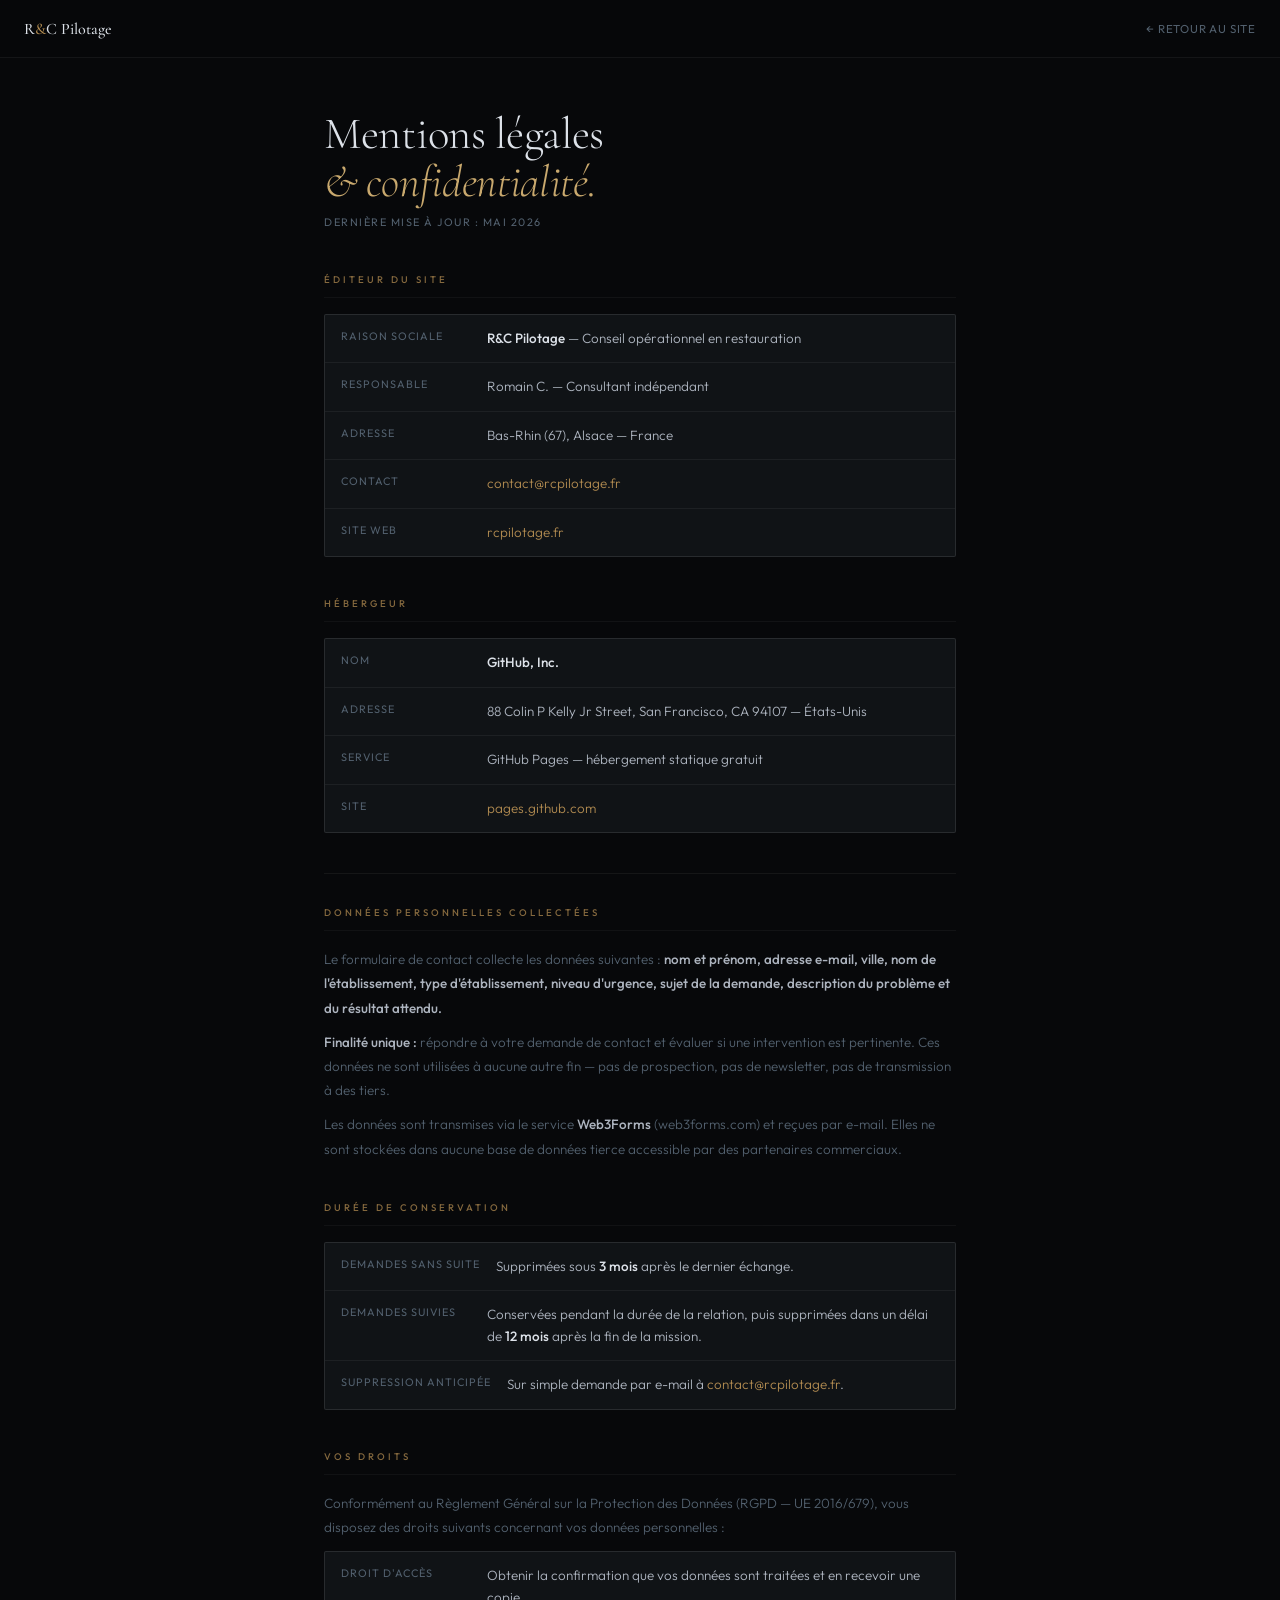
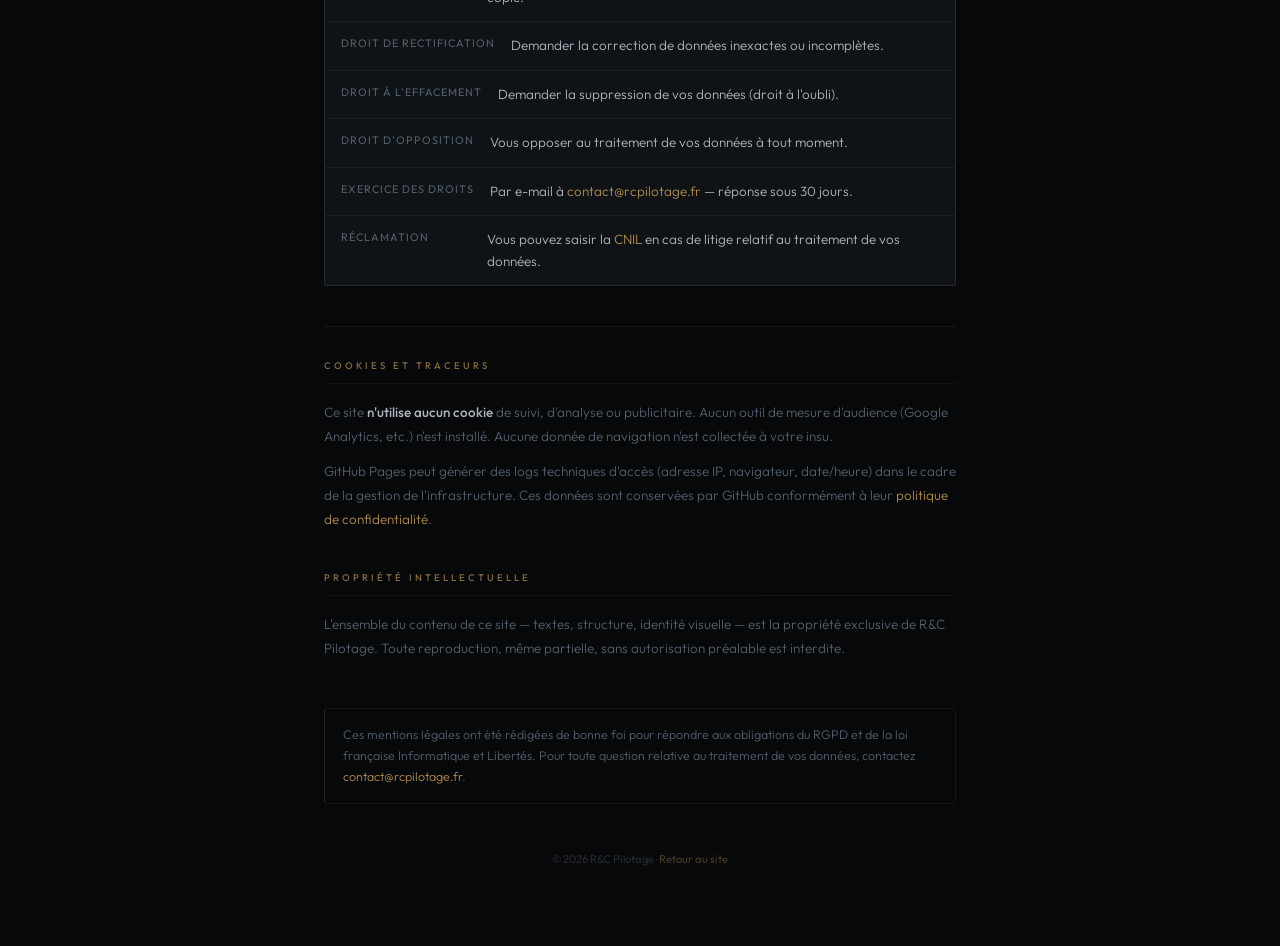
==== mentions-legales.html @ 08b5faf2 "Add files via upload" ====
<!DOCTYPE html>
<html lang="fr">
<head>
<meta charset="UTF-8"/>
<meta name="viewport" content="width=device-width, initial-scale=1.0"/>
<title>Mentions légales — R&C Pilotage</title>
<meta name="robots" content="noindex"/>
<link rel="preconnect" href="https://fonts.googleapis.com"/>
<link rel="preconnect" href="https://fonts.gstatic.com" crossorigin/>
<link href="https://fonts.googleapis.com/css2?family=Cormorant+Garamond:ital,wght@0,300;0,400;1,300&family=Outfit:wght@300;400;500&display=swap" rel="stylesheet"/>
<link rel="icon" type="image/x-icon" href="favicon.ico"/>
<style>
*, *::before, *::after { box-sizing: border-box; margin: 0; padding: 0; }
:root {
  --bg:      #07080a;
  --surface: #101316;
  --border:  rgba(255,255,255,0.055);
  --border2: rgba(255,255,255,0.10);
  --text:    #adb4bf;
  --muted:   #52606e;
  --gold:    #b08a50;
  --goldb:   #c9a96e;
  --goldline:rgba(176,138,80,0.20);
  --white:   #dde2e9;
  --serif:   'Cormorant Garamond', Georgia, serif;
  --sans:    'Outfit', sans-serif;
}
html, body {
  background: var(--bg); color: var(--text);
  font-family: var(--sans); font-size: 16px;
  -webkit-font-smoothing: antialiased;
  min-height: 100vh;
}
a { color: var(--gold); text-decoration: none; }
a:hover { text-decoration: underline; text-underline-offset: 3px; }

/* NAV */
.topnav {
  position: sticky; top: 0;
  background: rgba(7,8,10,0.92);
  backdrop-filter: blur(20px); -webkit-backdrop-filter: blur(20px);
  border-bottom: 1px solid var(--border);
  display: flex; align-items: center; justify-content: space-between;
  padding: 0 24px; height: 58px; z-index: 100;
}
.logo { font-family: var(--serif); font-size: 1rem; font-weight: 500; color: var(--white); }
.logo em { color: var(--gold); font-style: normal; }
.back-btn {
  font-size: 0.72rem; color: var(--muted); letter-spacing: 0.8px;
  text-transform: uppercase; background: none; border: none;
  font-family: var(--sans); cursor: pointer; transition: color 0.2s;
}
.back-btn:hover { color: var(--white); }

/* CONTENU */
.wrap { max-width: 680px; margin: 0 auto; padding: 52px 24px 80px; }

.page-title {
  font-family: var(--serif); font-size: clamp(2rem, 5vw, 2.8rem);
  font-weight: 300; color: var(--white); letter-spacing: -0.3px;
  margin-bottom: 8px; line-height: 1.08;
}
.page-title em { font-style: italic; color: var(--goldb); }
.page-date { font-size: 0.68rem; color: var(--muted); letter-spacing: 1.5px; text-transform: uppercase; margin-bottom: 44px; }

/* Sections */
.ml-section { margin-bottom: 40px; }
.ml-section:last-child { margin-bottom: 0; }

.ml-heading {
  font-size: 0.6rem; font-weight: 500; letter-spacing: 3px;
  text-transform: uppercase; color: var(--gold); opacity: 0.75;
  display: block; margin-bottom: 16px;
  padding-bottom: 12px; border-bottom: 1px solid var(--border);
}

.ml-block {
  background: var(--surface); border: 1px solid var(--border2);
  border-radius: 2px; overflow: hidden;
}
.ml-row {
  display: flex; align-items: flex-start; gap: 16px;
  padding: 13px 16px; border-bottom: 1px solid var(--border);
}
.ml-row:last-child { border-bottom: none; }
.ml-label {
  font-size: 0.68rem; color: var(--muted); letter-spacing: 1px;
  text-transform: uppercase; min-width: 130px; flex-shrink: 0; padding-top: 1px;
  font-weight: 400;
}
.ml-val { font-size: 0.84rem; color: var(--text); line-height: 1.6; font-weight: 300; }
.ml-val strong { color: var(--white); font-weight: 500; }

.ml-text { font-size: 0.84rem; color: var(--muted); line-height: 1.8; font-weight: 300; margin-bottom: 10px; }
.ml-text:last-child { margin-bottom: 0; }
.ml-text strong { color: var(--text); font-weight: 500; }

.sep { height: 1px; background: var(--border); margin: 32px 0; }

/* Note légale bas */
.legal-note {
  margin-top: 48px; padding: 16px 18px;
  border: 1px solid var(--border); border-left: 1.5px solid var(--goldline);
  border-radius: 2px;
}
.legal-note p { font-size: 0.78rem; color: var(--muted); line-height: 1.65; font-weight: 300; }

.footer { margin-top: 48px; text-align: center; font-size: 0.7rem; color: var(--muted); opacity: 0.4; }
</style>
</head>
<body>

<header class="topnav">
  <a href="index.html" class="logo">R<em>&</em>C Pilotage</a>
  <a href="index.html" class="back-btn">← Retour au site</a>
</header>

<main class="wrap">

  <h1 class="page-title">Mentions légales<br><em>&amp; confidentialité.</em></h1>
  <p class="page-date">Dernière mise à jour : mai 2026</p>

  <!-- ÉDITEUR -->
  <div class="ml-section">
    <span class="ml-heading">Éditeur du site</span>
    <div class="ml-block">
      <div class="ml-row">
        <span class="ml-label">Raison sociale</span>
        <span class="ml-val"><strong>R&C Pilotage</strong> — Conseil opérationnel en restauration</span>
      </div>
      <div class="ml-row">
        <span class="ml-label">Responsable</span>
        <span class="ml-val">Romain C. — Consultant indépendant</span>
      </div>
      <div class="ml-row">
        <span class="ml-label">Adresse</span>
        <span class="ml-val">Bas-Rhin (67), Alsace — France</span>
      </div>
      <div class="ml-row">
        <span class="ml-label">Contact</span>
        <span class="ml-val"><a href="mailto:contact@rcpilotage.fr">contact@rcpilotage.fr</a></span>
      </div>
      <div class="ml-row">
        <span class="ml-label">Site web</span>
        <span class="ml-val"><a href="https://rcpilotage.fr">rcpilotage.fr</a></span>
      </div>
    </div>
  </div>

  <!-- HÉBERGEUR -->
  <div class="ml-section">
    <span class="ml-heading">Hébergeur</span>
    <div class="ml-block">
      <div class="ml-row">
        <span class="ml-label">Nom</span>
        <span class="ml-val"><strong>GitHub, Inc.</strong></span>
      </div>
      <div class="ml-row">
        <span class="ml-label">Adresse</span>
        <span class="ml-val">88 Colin P Kelly Jr Street, San Francisco, CA 94107 — États-Unis</span>
      </div>
      <div class="ml-row">
        <span class="ml-label">Service</span>
        <span class="ml-val">GitHub Pages — hébergement statique gratuit</span>
      </div>
      <div class="ml-row">
        <span class="ml-label">Site</span>
        <span class="ml-val"><a href="https://pages.github.com" target="_blank">pages.github.com</a></span>
      </div>
    </div>
  </div>

  <div class="sep"></div>

  <!-- DONNÉES PERSONNELLES -->
  <div class="ml-section">
    <span class="ml-heading">Données personnelles collectées</span>
    <p class="ml-text">Le formulaire de contact collecte les données suivantes : <strong>nom et prénom, adresse e-mail, ville, nom de l'établissement, type d'établissement, niveau d'urgence, sujet de la demande, description du problème et du résultat attendu.</strong></p>
    <p class="ml-text"><strong>Finalité unique :</strong> répondre à votre demande de contact et évaluer si une intervention est pertinente. Ces données ne sont utilisées à aucune autre fin — pas de prospection, pas de newsletter, pas de transmission à des tiers.</p>
    <p class="ml-text">Les données sont transmises via le service <strong>Web3Forms</strong> (web3forms.com) et reçues par e-mail. Elles ne sont stockées dans aucune base de données tierce accessible par des partenaires commerciaux.</p>
  </div>

  <!-- CONSERVATION -->
  <div class="ml-section">
    <span class="ml-heading">Durée de conservation</span>
    <div class="ml-block">
      <div class="ml-row">
        <span class="ml-label">Demandes sans suite</span>
        <span class="ml-val">Supprimées sous <strong>3 mois</strong> après le dernier échange.</span>
      </div>
      <div class="ml-row">
        <span class="ml-label">Demandes suivies</span>
        <span class="ml-val">Conservées pendant la durée de la relation, puis supprimées dans un délai de <strong>12 mois</strong> après la fin de la mission.</span>
      </div>
      <div class="ml-row">
        <span class="ml-label">Suppression anticipée</span>
        <span class="ml-val">Sur simple demande par e-mail à <a href="mailto:contact@rcpilotage.fr">contact@rcpilotage.fr</a>.</span>
      </div>
    </div>
  </div>

  <!-- DROITS -->
  <div class="ml-section">
    <span class="ml-heading">Vos droits</span>
    <p class="ml-text">Conformément au Règlement Général sur la Protection des Données (RGPD — UE 2016/679), vous disposez des droits suivants concernant vos données personnelles :</p>
    <div class="ml-block" style="margin-top:12px">
      <div class="ml-row">
        <span class="ml-label">Droit d'accès</span>
        <span class="ml-val">Obtenir la confirmation que vos données sont traitées et en recevoir une copie.</span>
      </div>
      <div class="ml-row">
        <span class="ml-label">Droit de rectification</span>
        <span class="ml-val">Demander la correction de données inexactes ou incomplètes.</span>
      </div>
      <div class="ml-row">
        <span class="ml-label">Droit à l'effacement</span>
        <span class="ml-val">Demander la suppression de vos données (droit à l'oubli).</span>
      </div>
      <div class="ml-row">
        <span class="ml-label">Droit d'opposition</span>
        <span class="ml-val">Vous opposer au traitement de vos données à tout moment.</span>
      </div>
      <div class="ml-row">
        <span class="ml-label">Exercice des droits</span>
        <span class="ml-val">Par e-mail à <a href="mailto:contact@rcpilotage.fr">contact@rcpilotage.fr</a> — réponse sous 30 jours.</span>
      </div>
      <div class="ml-row">
        <span class="ml-label">Réclamation</span>
        <span class="ml-val">Vous pouvez saisir la <a href="https://www.cnil.fr/fr/plaintes" target="_blank">CNIL</a> en cas de litige relatif au traitement de vos données.</span>
      </div>
    </div>
  </div>

  <div class="sep"></div>

  <!-- COOKIES -->
  <div class="ml-section">
    <span class="ml-heading">Cookies et traceurs</span>
    <p class="ml-text">Ce site <strong>n'utilise aucun cookie</strong> de suivi, d'analyse ou publicitaire. Aucun outil de mesure d'audience (Google Analytics, etc.) n'est installé. Aucune donnée de navigation n'est collectée à votre insu.</p>
    <p class="ml-text">GitHub Pages peut générer des logs techniques d'accès (adresse IP, navigateur, date/heure) dans le cadre de la gestion de l'infrastructure. Ces données sont conservées par GitHub conformément à leur <a href="https://docs.github.com/en/site-policy/privacy-policies/github-general-privacy-statement" target="_blank">politique de confidentialité</a>.</p>
  </div>

  <!-- PROPRIÉTÉ INTELLECTUELLE -->
  <div class="ml-section">
    <span class="ml-heading">Propriété intellectuelle</span>
    <p class="ml-text">L'ensemble du contenu de ce site — textes, structure, identité visuelle — est la propriété exclusive de R&C Pilotage. Toute reproduction, même partielle, sans autorisation préalable est interdite.</p>
  </div>

  <div class="legal-note">
    <p>Ces mentions légales ont été rédigées de bonne foi pour répondre aux obligations du RGPD et de la loi française Informatique et Libertés. Pour toute question relative au traitement de vos données, contactez <a href="mailto:contact@rcpilotage.fr">contact@rcpilotage.fr</a>.</p>
  </div>

  <div class="footer">© 2026 R&C Pilotage · <a href="index.html">Retour au site</a></div>

</main>
</body>
</html>
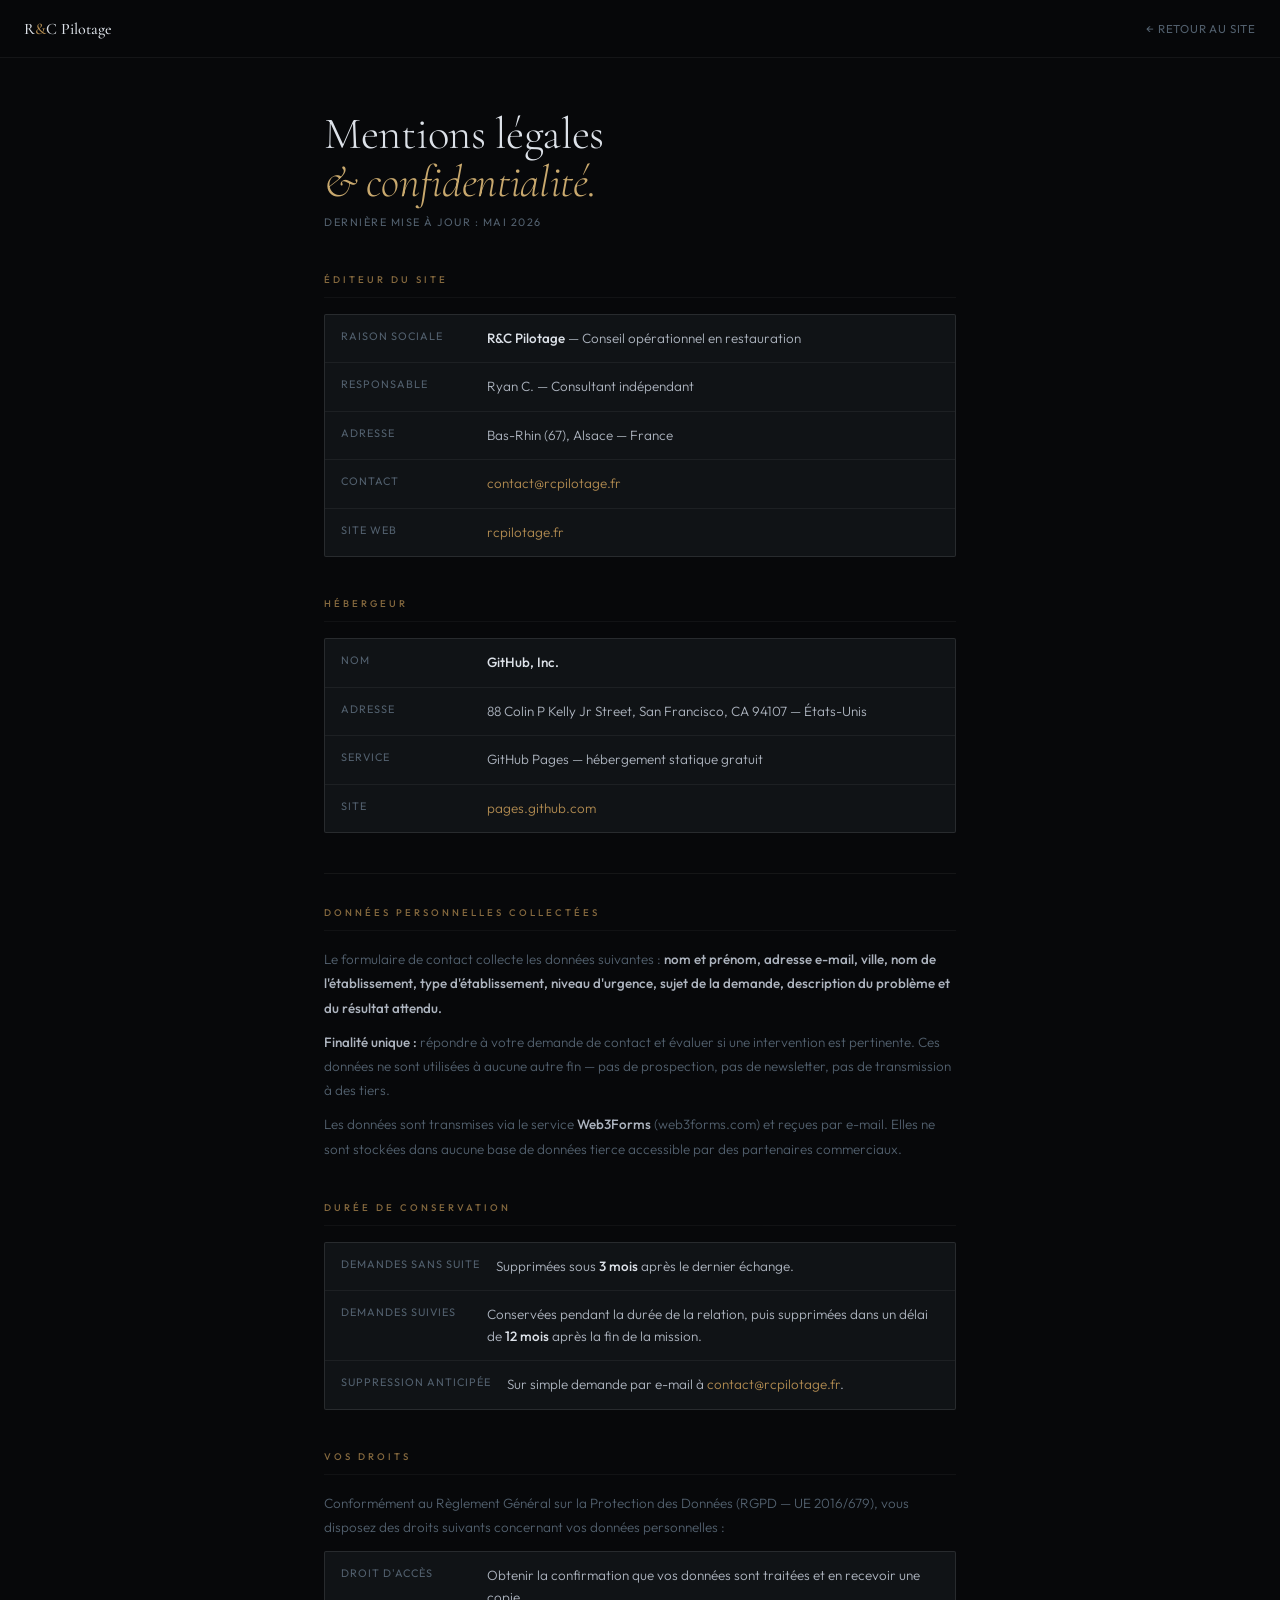
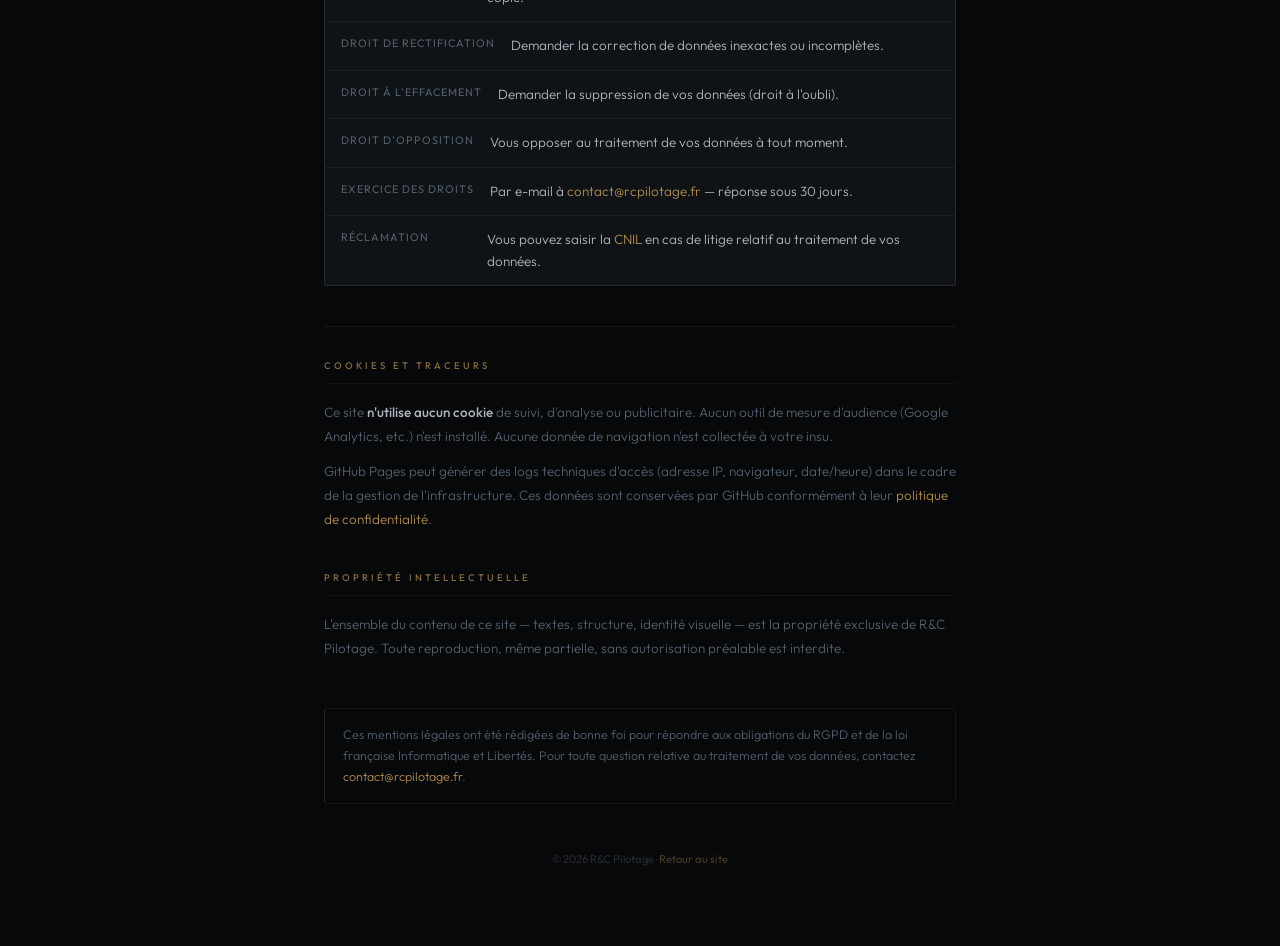
==== commit e982f28a: "Add files via upload" ====
--- a/mentions-legales.html
+++ b/mentions-legales.html
@@ -130,7 +130,7 @@
       </div>
       <div class="ml-row">
         <span class="ml-label">Responsable</span>
-        <span class="ml-val">Romain C. — Consultant indépendant</span>
+        <span class="ml-val">Ryan C. — Consultant indépendant</span>
       </div>
       <div class="ml-row">
         <span class="ml-label">Adresse</span>
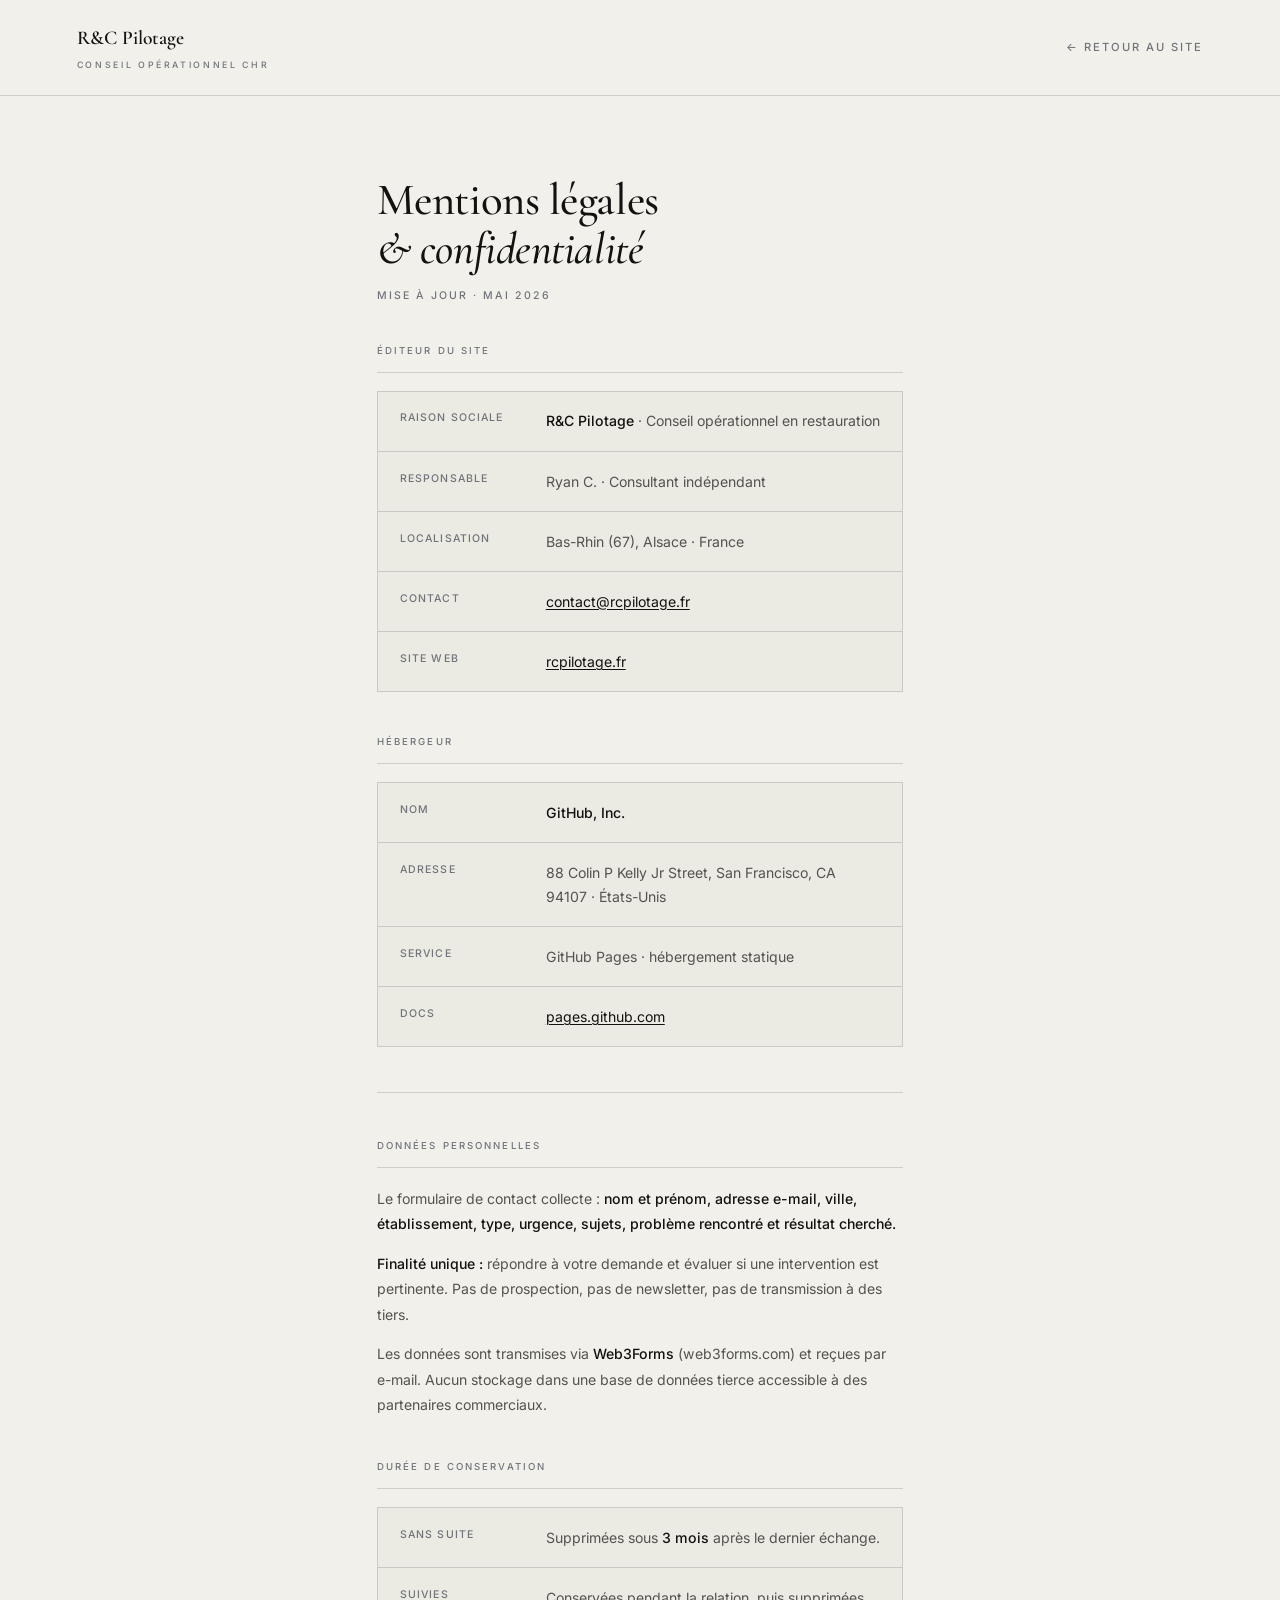
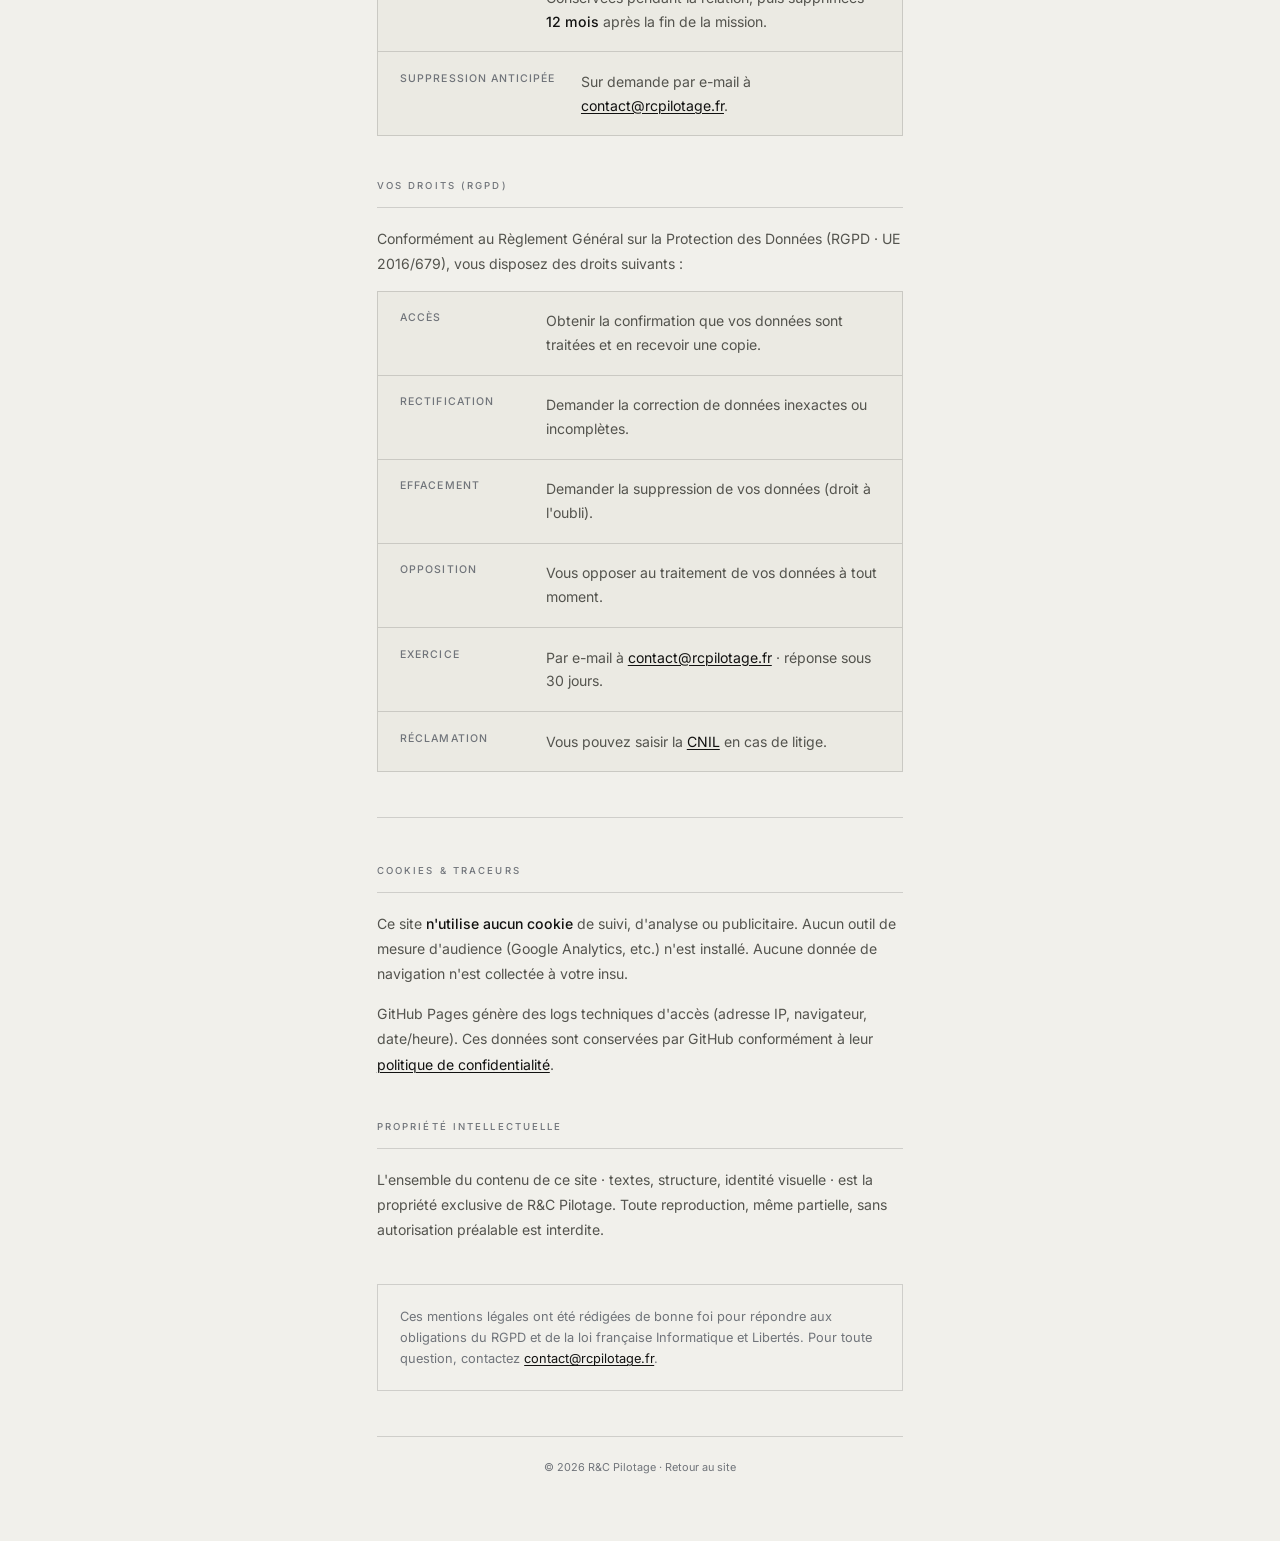
==== commit f69bce4b: "Rename mentions-légales.html to mentions-legales.html" ====
--- a/mentions-legales.html
+++ b/mentions-legales.html
@@ -1,140 +1,113 @@
 <!DOCTYPE html>
 <html lang="fr">
 <head>
-<meta charset="UTF-8"/>
-<meta name="viewport" content="width=device-width, initial-scale=1.0"/>
+<meta charset="UTF-8">
+<meta name="viewport" content="width=device-width, initial-scale=1.0">
 <title>Mentions légales — R&C Pilotage</title>
-<meta name="robots" content="noindex"/>
-<link rel="preconnect" href="https://fonts.googleapis.com"/>
-<link rel="preconnect" href="https://fonts.gstatic.com" crossorigin/>
-<link href="https://fonts.googleapis.com/css2?family=Cormorant+Garamond:ital,wght@0,300;0,400;1,300&family=Outfit:wght@300;400;500&display=swap" rel="stylesheet"/>
-<link rel="icon" type="image/x-icon" href="favicon.ico"/>
+<meta name="description" content="Mentions légales et politique de confidentialité.">
+<meta name="robots" content="noindex">
+<link rel="preconnect" href="https://fonts.googleapis.com">
+<link rel="preconnect" href="https://fonts.gstatic.com" crossorigin>
+<link href="https://fonts.googleapis.com/css2?family=Cormorant+Garamond:ital,wght@0,400;0,500;0,600;1,400&family=Inter:wght@300;400;500;600&display=swap" rel="stylesheet">
 <style>
-*, *::before, *::after { box-sizing: border-box; margin: 0; padding: 0; }
-:root {
-  --bg:      #07080a;
-  --surface: #101316;
-  --border:  rgba(255,255,255,0.055);
-  --border2: rgba(255,255,255,0.10);
-  --text:    #adb4bf;
-  --muted:   #52606e;
-  --gold:    #b08a50;
-  --goldb:   #c9a96e;
-  --goldline:rgba(176,138,80,0.20);
-  --white:   #dde2e9;
-  --serif:   'Cormorant Garamond', Georgia, serif;
-  --sans:    'Outfit', sans-serif;
+*,*::before,*::after{margin:0;padding:0;box-sizing:border-box}
+:root{
+  --noir:#0A0A0A;
+  --anthracite:#0F0F0F;
+  --blanc:#F1F0EB;
+  --blanc-2:#EBEAE3;
+  --encre:#121211;
+  --encre-2:#54544E;
+  --encre-3:#8C8C83;
+  --acier:#9A9FA4;
+  --acier-2:#70747A;
+  --l-l:rgba(18,18,17,.15);
+  --l-l2:rgba(18,18,17,.38);
+  --serif:'Cormorant Garamond',Georgia,'Times New Roman',serif;
+  --sans:'Inter',-apple-system,BlinkMacSystemFont,'Segoe UI',sans-serif;
 }
-html, body {
-  background: var(--bg); color: var(--text);
-  font-family: var(--sans); font-size: 16px;
-  -webkit-font-smoothing: antialiased;
-  min-height: 100vh;
+html{scroll-behavior:smooth}
+body{background:var(--blanc);color:var(--encre);font-family:var(--sans);font-weight:400;font-size:1rem;line-height:1.65;-webkit-font-smoothing:antialiased;text-rendering:optimizeLegibility}
+::selection{background:var(--encre);color:var(--blanc)}
+a{color:var(--encre);text-decoration:underline;text-decoration-thickness:1px;text-underline-offset:2px;transition:color .3s}
+a:hover{color:var(--acier-2)}
+
+/* NAV */
+.nav{display:flex;align-items:center;justify-content:space-between;padding:1.4rem var(--pad-x);border-bottom:1px solid var(--l-l);background:var(--blanc);--pad-x:clamp(1.4rem,6vw,7rem)}
+.brand{font-family:var(--serif);font-weight:600;font-size:1.22rem;color:var(--encre);text-decoration:none}
+.brand:hover{color:var(--encre)}
+.brand small{display:block;font-family:var(--sans);font-weight:500;font-size:.55rem;letter-spacing:.3em;text-transform:uppercase;color:var(--acier-2);margin-top:.2rem}
+.nav-back{font-size:.7rem;font-weight:500;letter-spacing:.18em;text-transform:uppercase;color:var(--acier-2);text-decoration:none}
+.nav-back:hover{color:var(--encre)}
+
+/* PAGE */
+.wrap{max-width:680px;margin:0 auto;padding:clamp(3rem,8vw,5rem) var(--pad-x) 4rem;--pad-x:clamp(1.4rem,6vw,7rem)}
+
+h1{font-family:var(--serif);font-weight:500;font-size:clamp(2rem,4vw,2.8rem);line-height:1.1;letter-spacing:-.01em;margin-bottom:.8rem}
+h1 em{font-style:italic;font-weight:500}
+.page-date{font-size:.66rem;font-weight:500;letter-spacing:.2em;text-transform:uppercase;color:var(--acier-2);margin-bottom:2.4rem}
+
+.sep{height:1px;background:var(--l-l);margin:2.8rem 0}
+
+/* SECTIONS */
+.ml-section{margin-bottom:2.6rem}
+.ml-section:last-child{margin-bottom:0}
+
+.ml-heading{font-size:.6rem;font-weight:500;letter-spacing:.22em;text-transform:uppercase;color:var(--acier-2);display:block;margin-bottom:1.1rem;padding-bottom:.85rem;border-bottom:1px solid var(--l-l)}
+
+.ml-block{background:var(--blanc-2);border:1px solid var(--l-l);border-radius:0;overflow:hidden}
+.ml-row{display:flex;align-items:flex-start;gap:1.6rem;padding:1.1rem 1.4rem;border-bottom:1px solid var(--l-l)}
+.ml-row:last-child{border-bottom:none}
+.ml-label{font-size:.66rem;color:var(--acier-2);letter-spacing:.1em;text-transform:uppercase;min-width:120px;flex-shrink:0;font-weight:500}
+.ml-val{font-size:.88rem;color:var(--encre-2);line-height:1.7;font-weight:400}
+.ml-val strong{color:var(--encre);font-weight:500}
+
+.ml-text{font-size:.88rem;color:var(--encre-2);line-height:1.8;font-weight:400;margin-bottom:.9rem}
+.ml-text:last-child{margin-bottom:0}
+.ml-text strong{color:var(--encre);font-weight:500}
+
+.legal-note{margin-top:2.4rem;padding:1.3rem 1.4rem;border:1px solid var(--l-l);border-radius:0;background:var(--blanc)}
+.legal-note p{font-size:.8rem;color:var(--acier-2);line-height:1.65}
+
+/* FOOTER */
+.page-footer{margin-top:2.8rem;padding-top:1.4rem;border-top:1px solid var(--l-l);text-align:center;font-size:.68rem;color:var(--acier-2)}
+.page-footer a{color:var(--acier-2);text-decoration:none;transition:color .3s}
+.page-footer a:hover{color:var(--encre)}
+
+/* RESPONSIVE */
+@media (max-width:640px){
+  .nav{flex-direction:column;gap:.8rem;text-align:center;padding:1.1rem var(--pad-x)}
+  .ml-row{flex-direction:column;gap:.6rem}
+  .ml-label{min-width:auto}
 }
-a { color: var(--gold); text-decoration: none; }
-a:hover { text-decoration: underline; text-underline-offset: 3px; }
-
-/* NAV */
-.topnav {
-  position: sticky; top: 0;
-  background: rgba(7,8,10,0.92);
-  backdrop-filter: blur(20px); -webkit-backdrop-filter: blur(20px);
-  border-bottom: 1px solid var(--border);
-  display: flex; align-items: center; justify-content: space-between;
-  padding: 0 24px; height: 58px; z-index: 100;
-}
-.logo { font-family: var(--serif); font-size: 1rem; font-weight: 500; color: var(--white); }
-.logo em { color: var(--gold); font-style: normal; }
-.back-btn {
-  font-size: 0.72rem; color: var(--muted); letter-spacing: 0.8px;
-  text-transform: uppercase; background: none; border: none;
-  font-family: var(--sans); cursor: pointer; transition: color 0.2s;
-}
-.back-btn:hover { color: var(--white); }
-
-/* CONTENU */
-.wrap { max-width: 680px; margin: 0 auto; padding: 52px 24px 80px; }
-
-.page-title {
-  font-family: var(--serif); font-size: clamp(2rem, 5vw, 2.8rem);
-  font-weight: 300; color: var(--white); letter-spacing: -0.3px;
-  margin-bottom: 8px; line-height: 1.08;
-}
-.page-title em { font-style: italic; color: var(--goldb); }
-.page-date { font-size: 0.68rem; color: var(--muted); letter-spacing: 1.5px; text-transform: uppercase; margin-bottom: 44px; }
-
-/* Sections */
-.ml-section { margin-bottom: 40px; }
-.ml-section:last-child { margin-bottom: 0; }
-
-.ml-heading {
-  font-size: 0.6rem; font-weight: 500; letter-spacing: 3px;
-  text-transform: uppercase; color: var(--gold); opacity: 0.75;
-  display: block; margin-bottom: 16px;
-  padding-bottom: 12px; border-bottom: 1px solid var(--border);
-}
-
-.ml-block {
-  background: var(--surface); border: 1px solid var(--border2);
-  border-radius: 2px; overflow: hidden;
-}
-.ml-row {
-  display: flex; align-items: flex-start; gap: 16px;
-  padding: 13px 16px; border-bottom: 1px solid var(--border);
-}
-.ml-row:last-child { border-bottom: none; }
-.ml-label {
-  font-size: 0.68rem; color: var(--muted); letter-spacing: 1px;
-  text-transform: uppercase; min-width: 130px; flex-shrink: 0; padding-top: 1px;
-  font-weight: 400;
-}
-.ml-val { font-size: 0.84rem; color: var(--text); line-height: 1.6; font-weight: 300; }
-.ml-val strong { color: var(--white); font-weight: 500; }
-
-.ml-text { font-size: 0.84rem; color: var(--muted); line-height: 1.8; font-weight: 300; margin-bottom: 10px; }
-.ml-text:last-child { margin-bottom: 0; }
-.ml-text strong { color: var(--text); font-weight: 500; }
-
-.sep { height: 1px; background: var(--border); margin: 32px 0; }
-
-/* Note légale bas */
-.legal-note {
-  margin-top: 48px; padding: 16px 18px;
-  border: 1px solid var(--border); border-left: 1.5px solid var(--goldline);
-  border-radius: 2px;
-}
-.legal-note p { font-size: 0.78rem; color: var(--muted); line-height: 1.65; font-weight: 300; }
-
-.footer { margin-top: 48px; text-align: center; font-size: 0.7rem; color: var(--muted); opacity: 0.4; }
 </style>
 </head>
 <body>
 
-<header class="topnav">
-  <a href="index.html" class="logo">R<em>&</em>C Pilotage</a>
-  <a href="index.html" class="back-btn">← Retour au site</a>
+<header class="nav">
+  <a href="index.html" class="brand">R&C Pilotage<small>Conseil opérationnel CHR</small></a>
+  <a href="index.html" class="nav-back">← Retour au site</a>
 </header>
 
 <main class="wrap">
 
-  <h1 class="page-title">Mentions légales<br><em>&amp; confidentialité.</em></h1>
-  <p class="page-date">Dernière mise à jour : mai 2026</p>
-
-  <!-- ÉDITEUR -->
+  <h1>Mentions légales<br><em>& confidentialité</em></h1>
+  <p class="page-date">Mise à jour · mai 2026</p>
+
   <div class="ml-section">
     <span class="ml-heading">Éditeur du site</span>
     <div class="ml-block">
       <div class="ml-row">
         <span class="ml-label">Raison sociale</span>
-        <span class="ml-val"><strong>R&C Pilotage</strong> — Conseil opérationnel en restauration</span>
+        <span class="ml-val"><strong>R&C Pilotage</strong> · Conseil opérationnel en restauration</span>
       </div>
       <div class="ml-row">
         <span class="ml-label">Responsable</span>
-        <span class="ml-val">Ryan C. — Consultant indépendant</span>
-      </div>
-      <div class="ml-row">
-        <span class="ml-label">Adresse</span>
-        <span class="ml-val">Bas-Rhin (67), Alsace — France</span>
+        <span class="ml-val">Ryan C. · Consultant indépendant</span>
+      </div>
+      <div class="ml-row">
+        <span class="ml-label">Localisation</span>
+        <span class="ml-val">Bas-Rhin (67), Alsace · France</span>
       </div>
       <div class="ml-row">
         <span class="ml-label">Contact</span>
@@ -147,7 +120,6 @@
     </div>
   </div>
 
-  <!-- HÉBERGEUR -->
   <div class="ml-section">
     <span class="ml-heading">Hébergeur</span>
     <div class="ml-block">
@@ -157,14 +129,14 @@
       </div>
       <div class="ml-row">
         <span class="ml-label">Adresse</span>
-        <span class="ml-val">88 Colin P Kelly Jr Street, San Francisco, CA 94107 — États-Unis</span>
+        <span class="ml-val">88 Colin P Kelly Jr Street, San Francisco, CA 94107 · États-Unis</span>
       </div>
       <div class="ml-row">
         <span class="ml-label">Service</span>
-        <span class="ml-val">GitHub Pages — hébergement statique gratuit</span>
-      </div>
-      <div class="ml-row">
-        <span class="ml-label">Site</span>
+        <span class="ml-val">GitHub Pages · hébergement statique</span>
+      </div>
+      <div class="ml-row">
+        <span class="ml-label">Docs</span>
         <span class="ml-val"><a href="https://pages.github.com" target="_blank">pages.github.com</a></span>
       </div>
     </div>
@@ -172,85 +144,82 @@
 
   <div class="sep"></div>
 
-  <!-- DONNÉES PERSONNELLES -->
-  <div class="ml-section">
-    <span class="ml-heading">Données personnelles collectées</span>
-    <p class="ml-text">Le formulaire de contact collecte les données suivantes : <strong>nom et prénom, adresse e-mail, ville, nom de l'établissement, type d'établissement, niveau d'urgence, sujet de la demande, description du problème et du résultat attendu.</strong></p>
-    <p class="ml-text"><strong>Finalité unique :</strong> répondre à votre demande de contact et évaluer si une intervention est pertinente. Ces données ne sont utilisées à aucune autre fin — pas de prospection, pas de newsletter, pas de transmission à des tiers.</p>
-    <p class="ml-text">Les données sont transmises via le service <strong>Web3Forms</strong> (web3forms.com) et reçues par e-mail. Elles ne sont stockées dans aucune base de données tierce accessible par des partenaires commerciaux.</p>
-  </div>
-
-  <!-- CONSERVATION -->
+  <div class="ml-section">
+    <span class="ml-heading">Données personnelles</span>
+    <p class="ml-text">Le formulaire de contact collecte : <strong>nom et prénom, adresse e-mail, ville, établissement, type, urgence, sujets, problème rencontré et résultat cherché.</strong></p>
+    <p class="ml-text"><strong>Finalité unique :</strong> répondre à votre demande et évaluer si une intervention est pertinente. Pas de prospection, pas de newsletter, pas de transmission à des tiers.</p>
+    <p class="ml-text">Les données sont transmises via <strong>Web3Forms</strong> (web3forms.com) et reçues par e-mail. Aucun stockage dans une base de données tierce accessible à des partenaires commerciaux.</p>
+  </div>
+
   <div class="ml-section">
     <span class="ml-heading">Durée de conservation</span>
     <div class="ml-block">
       <div class="ml-row">
-        <span class="ml-label">Demandes sans suite</span>
+        <span class="ml-label">Sans suite</span>
         <span class="ml-val">Supprimées sous <strong>3 mois</strong> après le dernier échange.</span>
       </div>
       <div class="ml-row">
-        <span class="ml-label">Demandes suivies</span>
-        <span class="ml-val">Conservées pendant la durée de la relation, puis supprimées dans un délai de <strong>12 mois</strong> après la fin de la mission.</span>
+        <span class="ml-label">Suivies</span>
+        <span class="ml-val">Conservées pendant la relation, puis supprimées <strong>12 mois</strong> après la fin de la mission.</span>
       </div>
       <div class="ml-row">
         <span class="ml-label">Suppression anticipée</span>
-        <span class="ml-val">Sur simple demande par e-mail à <a href="mailto:contact@rcpilotage.fr">contact@rcpilotage.fr</a>.</span>
-      </div>
-    </div>
-  </div>
-
-  <!-- DROITS -->
-  <div class="ml-section">
-    <span class="ml-heading">Vos droits</span>
-    <p class="ml-text">Conformément au Règlement Général sur la Protection des Données (RGPD — UE 2016/679), vous disposez des droits suivants concernant vos données personnelles :</p>
-    <div class="ml-block" style="margin-top:12px">
-      <div class="ml-row">
-        <span class="ml-label">Droit d'accès</span>
+        <span class="ml-val">Sur demande par e-mail à <a href="mailto:contact@rcpilotage.fr">contact@rcpilotage.fr</a>.</span>
+      </div>
+    </div>
+  </div>
+
+  <div class="ml-section">
+    <span class="ml-heading">Vos droits (RGPD)</span>
+    <p class="ml-text">Conformément au Règlement Général sur la Protection des Données (RGPD · UE 2016/679), vous disposez des droits suivants :</p>
+    <div class="ml-block" style="margin-top:.8rem">
+      <div class="ml-row">
+        <span class="ml-label">Accès</span>
         <span class="ml-val">Obtenir la confirmation que vos données sont traitées et en recevoir une copie.</span>
       </div>
       <div class="ml-row">
-        <span class="ml-label">Droit de rectification</span>
+        <span class="ml-label">Rectification</span>
         <span class="ml-val">Demander la correction de données inexactes ou incomplètes.</span>
       </div>
       <div class="ml-row">
-        <span class="ml-label">Droit à l'effacement</span>
+        <span class="ml-label">Effacement</span>
         <span class="ml-val">Demander la suppression de vos données (droit à l'oubli).</span>
       </div>
       <div class="ml-row">
-        <span class="ml-label">Droit d'opposition</span>
+        <span class="ml-label">Opposition</span>
         <span class="ml-val">Vous opposer au traitement de vos données à tout moment.</span>
       </div>
       <div class="ml-row">
-        <span class="ml-label">Exercice des droits</span>
-        <span class="ml-val">Par e-mail à <a href="mailto:contact@rcpilotage.fr">contact@rcpilotage.fr</a> — réponse sous 30 jours.</span>
+        <span class="ml-label">Exercice</span>
+        <span class="ml-val">Par e-mail à <a href="mailto:contact@rcpilotage.fr">contact@rcpilotage.fr</a> · réponse sous 30 jours.</span>
       </div>
       <div class="ml-row">
         <span class="ml-label">Réclamation</span>
-        <span class="ml-val">Vous pouvez saisir la <a href="https://www.cnil.fr/fr/plaintes" target="_blank">CNIL</a> en cas de litige relatif au traitement de vos données.</span>
+        <span class="ml-val">Vous pouvez saisir la <a href="https://www.cnil.fr/" target="_blank">CNIL</a> en cas de litige.</span>
       </div>
     </div>
   </div>
 
   <div class="sep"></div>
 
-  <!-- COOKIES -->
-  <div class="ml-section">
-    <span class="ml-heading">Cookies et traceurs</span>
+  <div class="ml-section">
+    <span class="ml-heading">Cookies & traceurs</span>
     <p class="ml-text">Ce site <strong>n'utilise aucun cookie</strong> de suivi, d'analyse ou publicitaire. Aucun outil de mesure d'audience (Google Analytics, etc.) n'est installé. Aucune donnée de navigation n'est collectée à votre insu.</p>
-    <p class="ml-text">GitHub Pages peut générer des logs techniques d'accès (adresse IP, navigateur, date/heure) dans le cadre de la gestion de l'infrastructure. Ces données sont conservées par GitHub conformément à leur <a href="https://docs.github.com/en/site-policy/privacy-policies/github-general-privacy-statement" target="_blank">politique de confidentialité</a>.</p>
-  </div>
-
-  <!-- PROPRIÉTÉ INTELLECTUELLE -->
+    <p class="ml-text">GitHub Pages génère des logs techniques d'accès (adresse IP, navigateur, date/heure). Ces données sont conservées par GitHub conformément à leur <a href="https://docs.github.com/en/site-policy/privacy-policies/github-general-privacy-statement" target="_blank">politique de confidentialité</a>.</p>
+  </div>
+
   <div class="ml-section">
     <span class="ml-heading">Propriété intellectuelle</span>
-    <p class="ml-text">L'ensemble du contenu de ce site — textes, structure, identité visuelle — est la propriété exclusive de R&C Pilotage. Toute reproduction, même partielle, sans autorisation préalable est interdite.</p>
+    <p class="ml-text">L'ensemble du contenu de ce site · textes, structure, identité visuelle · est la propriété exclusive de R&C Pilotage. Toute reproduction, même partielle, sans autorisation préalable est interdite.</p>
   </div>
 
   <div class="legal-note">
-    <p>Ces mentions légales ont été rédigées de bonne foi pour répondre aux obligations du RGPD et de la loi française Informatique et Libertés. Pour toute question relative au traitement de vos données, contactez <a href="mailto:contact@rcpilotage.fr">contact@rcpilotage.fr</a>.</p>
-  </div>
-
-  <div class="footer">© 2026 R&C Pilotage · <a href="index.html">Retour au site</a></div>
+    <p>Ces mentions légales ont été rédigées de bonne foi pour répondre aux obligations du RGPD et de la loi française Informatique et Libertés. Pour toute question, contactez <a href="mailto:contact@rcpilotage.fr">contact@rcpilotage.fr</a>.</p>
+  </div>
+
+  <div class="page-footer">
+    <p>© 2026 R&C Pilotage · <a href="index.html">Retour au site</a></p>
+  </div>
 
 </main>
 </body>
